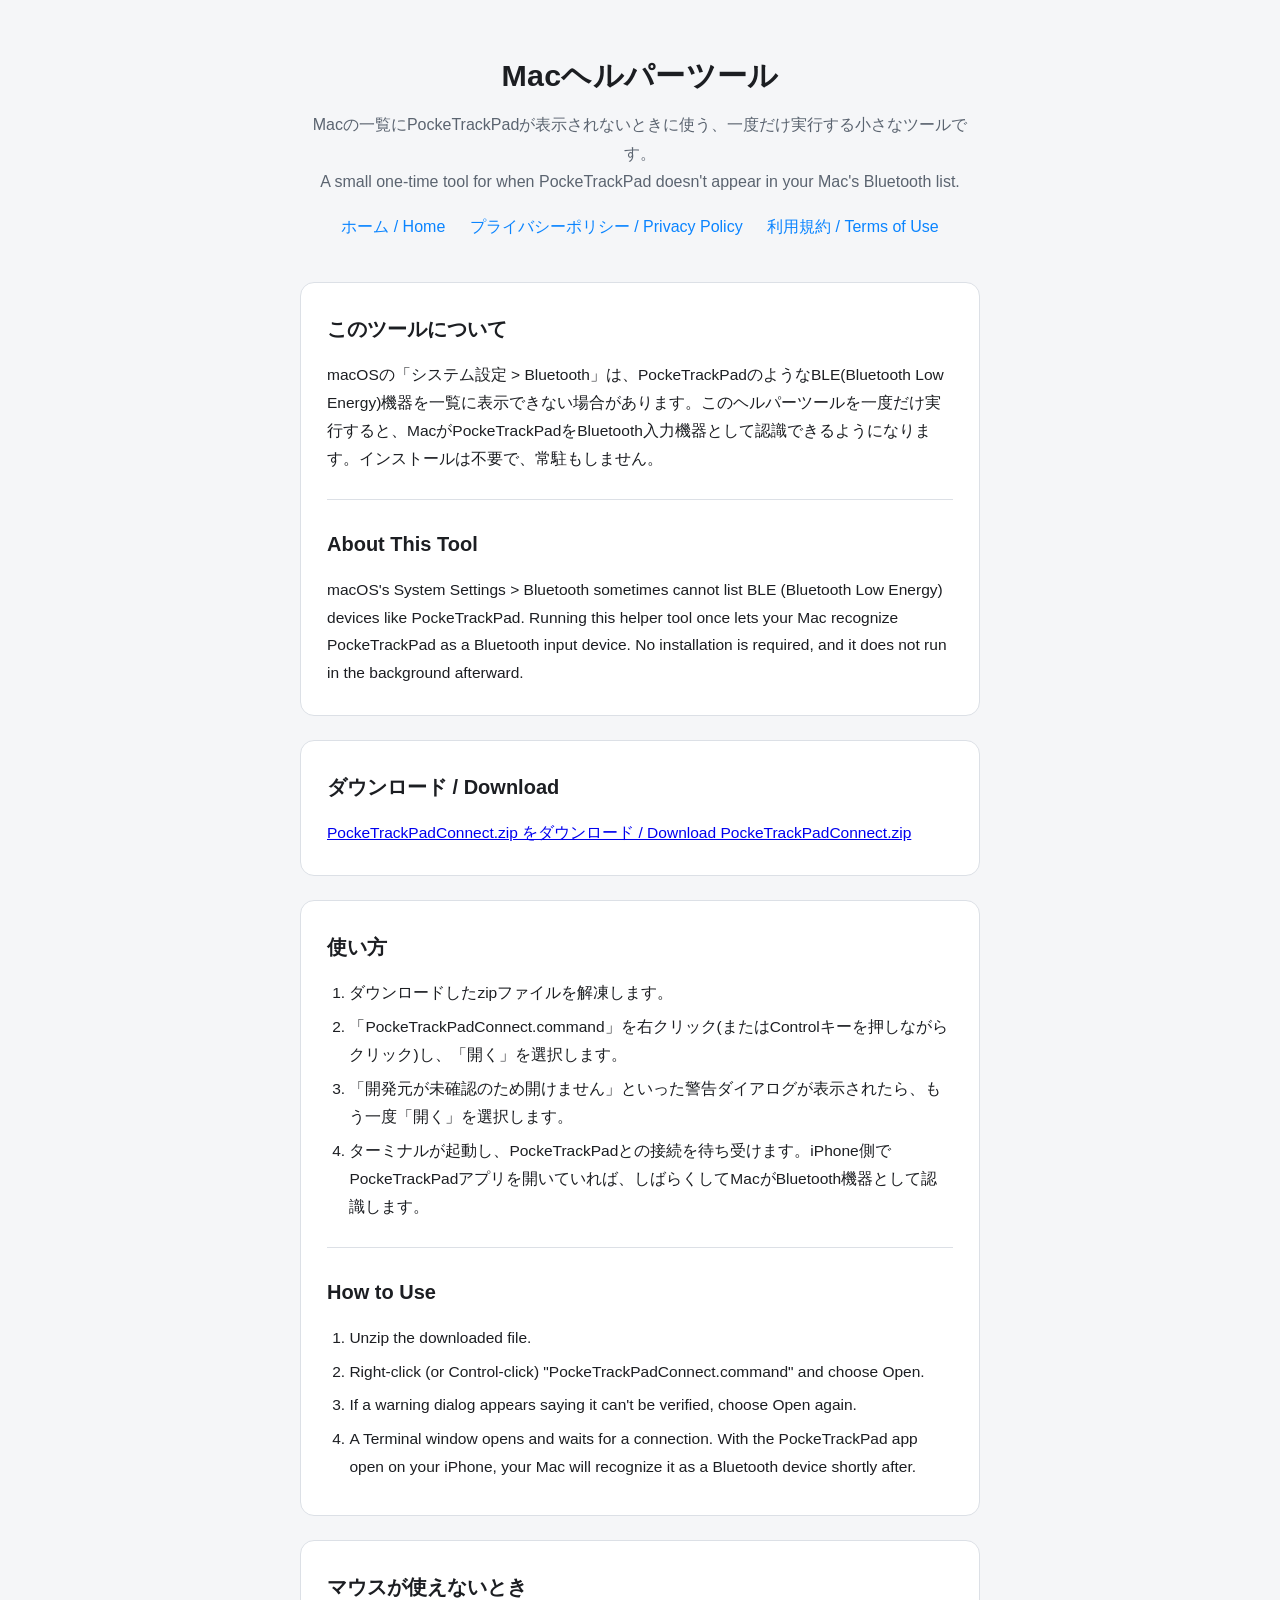
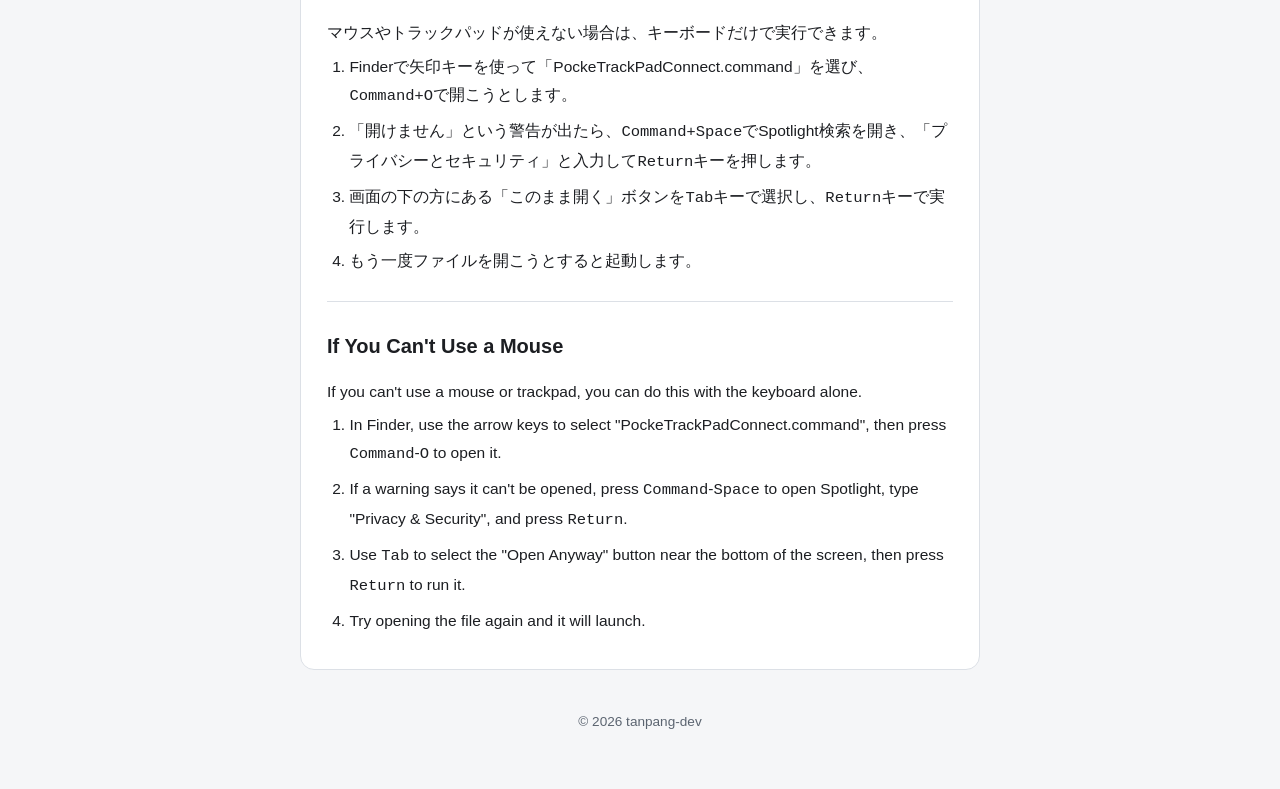
==== mac-helper.html @ a3c57802 "feat: Macヘルパーツールのダウンロードページを追加 macOSの「近くのデバイス」がBLEデバイスを検出しない場合の代替手段として、 一度だけ実行するMac用接続ヘルパーツールのダウンロードペ" ====
<!DOCTYPE html>
<html lang="ja">
<head>
<meta charset="utf-8">
<meta name="viewport" content="width=device-width, initial-scale=1">
<title>Macヘルパーツール / Mac Helper Tool - PockeTrackPad</title>
<link rel="stylesheet" href="style.css">
</head>
<body>
<main>
  <header class="site">
    <h1>Macヘルパーツール</h1>
    <p class="tagline">Macの一覧にPockeTrackPadが表示されないときに使う、一度だけ実行する小さなツールです。<br>
    A small one-time tool for when PockeTrackPad doesn't appear in your Mac's Bluetooth list.</p>
    <nav class="site">
      <a href="index.html">ホーム / Home</a>
      <a href="privacy.html">プライバシーポリシー / Privacy Policy</a>
      <a href="terms.html">利用規約 / Terms of Use</a>
    </nav>
  </header>

  <section class="card">
    <h2>このツールについて</h2>
    <p>macOSの「システム設定 &gt; Bluetooth」は、PockeTrackPadのようなBLE(Bluetooth Low Energy)機器を一覧に表示できない場合があります。このヘルパーツールを一度だけ実行すると、MacがPockeTrackPadをBluetooth入力機器として認識できるようになります。インストールは不要で、常駐もしません。</p>
    <hr class="lang">
    <h2>About This Tool</h2>
    <p>macOS's System Settings &gt; Bluetooth sometimes cannot list BLE (Bluetooth Low Energy) devices like PockeTrackPad. Running this helper tool once lets your Mac recognize PockeTrackPad as a Bluetooth input device. No installation is required, and it does not run in the background afterward.</p>
  </section>

  <section class="card">
    <h2>ダウンロード / Download</h2>
    <p><a href="downloads/PockeTrackPadConnect.zip">PockeTrackPadConnect.zip をダウンロード / Download PockeTrackPadConnect.zip</a></p>
  </section>

  <section class="card">
    <h2>使い方</h2>
    <ol>
      <li>ダウンロードしたzipファイルを解凍します。</li>
      <li>「PockeTrackPadConnect.command」を右クリック(またはControlキーを押しながらクリック)し、「開く」を選択します。</li>
      <li>「開発元が未確認のため開けません」といった警告ダイアログが表示されたら、もう一度「開く」を選択します。</li>
      <li>ターミナルが起動し、PockeTrackPadとの接続を待ち受けます。iPhone側でPockeTrackPadアプリを開いていれば、しばらくしてMacがBluetooth機器として認識します。</li>
    </ol>
    <hr class="lang">
    <h2>How to Use</h2>
    <ol>
      <li>Unzip the downloaded file.</li>
      <li>Right-click (or Control-click) "PockeTrackPadConnect.command" and choose Open.</li>
      <li>If a warning dialog appears saying it can't be verified, choose Open again.</li>
      <li>A Terminal window opens and waits for a connection. With the PockeTrackPad app open on your iPhone, your Mac will recognize it as a Bluetooth device shortly after.</li>
    </ol>
  </section>

  <section class="card">
    <h2>マウスが使えないとき</h2>
    <p>マウスやトラックパッドが使えない場合は、キーボードだけで実行できます。</p>
    <ol>
      <li>Finderで矢印キーを使って「PockeTrackPadConnect.command」を選び、<kbd>Command</kbd>+<kbd>O</kbd>で開こうとします。</li>
      <li>「開けません」という警告が出たら、<kbd>Command</kbd>+<kbd>Space</kbd>でSpotlight検索を開き、「プライバシーとセキュリティ」と入力して<kbd>Return</kbd>キーを押します。</li>
      <li>画面の下の方にある「このまま開く」ボタンを<kbd>Tab</kbd>キーで選択し、<kbd>Return</kbd>キーで実行します。</li>
      <li>もう一度ファイルを開こうとすると起動します。</li>
    </ol>
    <hr class="lang">
    <h2>If You Can't Use a Mouse</h2>
    <p>If you can't use a mouse or trackpad, you can do this with the keyboard alone.</p>
    <ol>
      <li>In Finder, use the arrow keys to select "PockeTrackPadConnect.command", then press <kbd>Command</kbd>-<kbd>O</kbd> to open it.</li>
      <li>If a warning says it can't be opened, press <kbd>Command</kbd>-<kbd>Space</kbd> to open Spotlight, type "Privacy &amp; Security", and press <kbd>Return</kbd>.</li>
      <li>Use <kbd>Tab</kbd> to select the "Open Anyway" button near the bottom of the screen, then press <kbd>Return</kbd> to run it.</li>
      <li>Try opening the file again and it will launch.</li>
    </ol>
  </section>

  <footer><p>© 2026 tanpang-dev</p></footer>
</main>
</body>
</html>
---- style.css ----
:root {
  color-scheme: light dark;
  --bg: #f5f6f8;
  --card: #ffffff;
  --text: #1c1e22;
  --muted: #5b6470;
  --accent: #0a84ff;
  --border: #dce0e6;
}
@media (prefers-color-scheme: dark) {
  :root {
    --bg: #17191d;
    --card: #21242a;
    --text: #edeff3;
    --muted: #9aa3af;
    --border: #33373f;
  }
}
* { margin: 0; padding: 0; box-sizing: border-box; }
body {
  font-family: -apple-system, BlinkMacSystemFont, "Hiragino Sans", "Segoe UI", sans-serif;
  background: var(--bg);
  color: var(--text);
  line-height: 1.8;
}
main { max-width: 720px; margin: 0 auto; padding: 48px 20px 64px; }
header.site { text-align: center; margin-bottom: 40px; }
header.site h1 { font-size: 1.9rem; letter-spacing: 0.01em; }
header.site p.tagline { color: var(--muted); margin-top: 8px; }
nav.site { text-align: center; margin-top: 16px; }
nav.site a { color: var(--accent); text-decoration: none; margin: 0 10px; }
nav.site a:hover { text-decoration: underline; }
section.card {
  background: var(--card);
  border: 1px solid var(--border);
  border-radius: 14px;
  padding: 28px 26px;
  margin-bottom: 24px;
}
section.card h2 { font-size: 1.25rem; margin-bottom: 14px; }
section.card h3 { font-size: 1.02rem; margin: 18px 0 6px; }
section.card p, section.card li { color: var(--text); font-size: 0.97rem; }
section.card ol, section.card ul { padding-left: 1.4em; }
section.card li { margin: 6px 0; }
p.meta { color: var(--muted); font-size: 0.88rem; margin-top: 10px; }
footer { text-align: center; color: var(--muted); font-size: 0.85rem; margin-top: 40px; }
footer a { color: var(--accent); text-decoration: none; }
hr.lang { border: none; border-top: 1px solid var(--border); margin: 26px 0; }
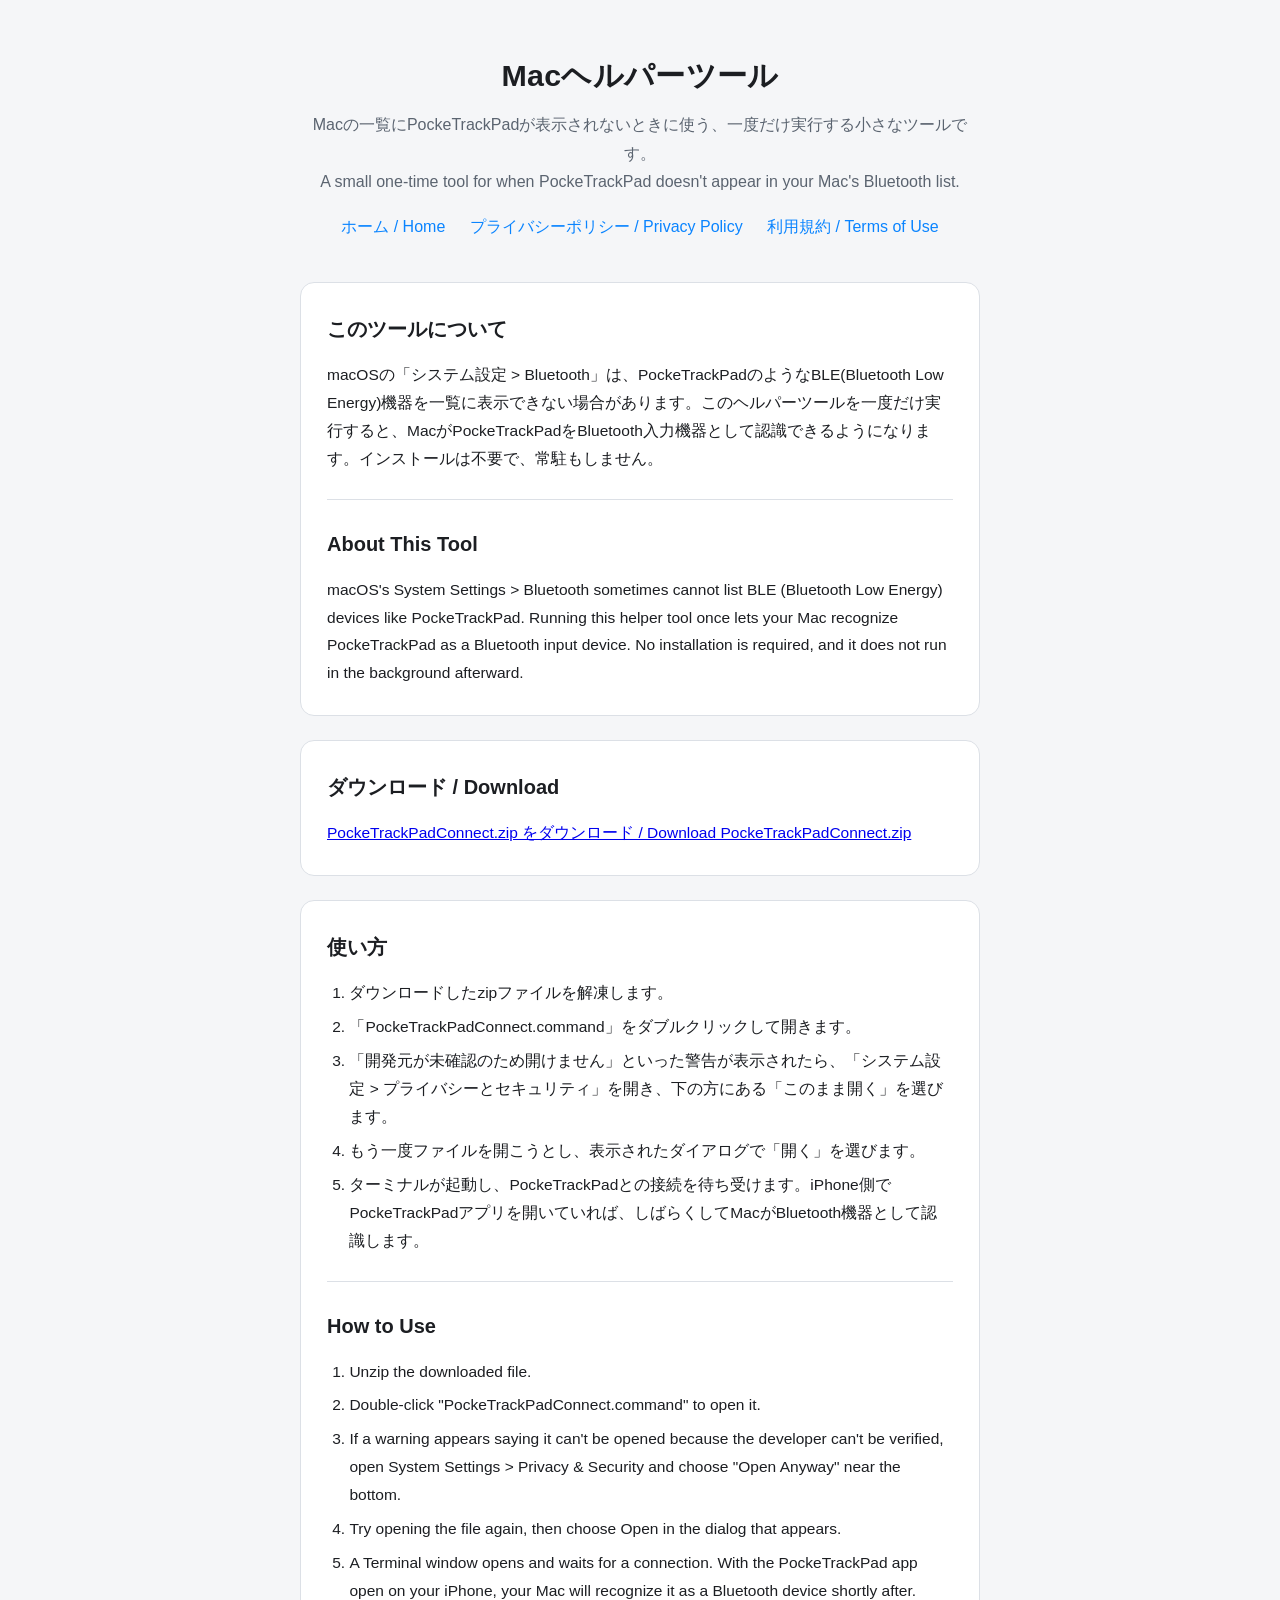
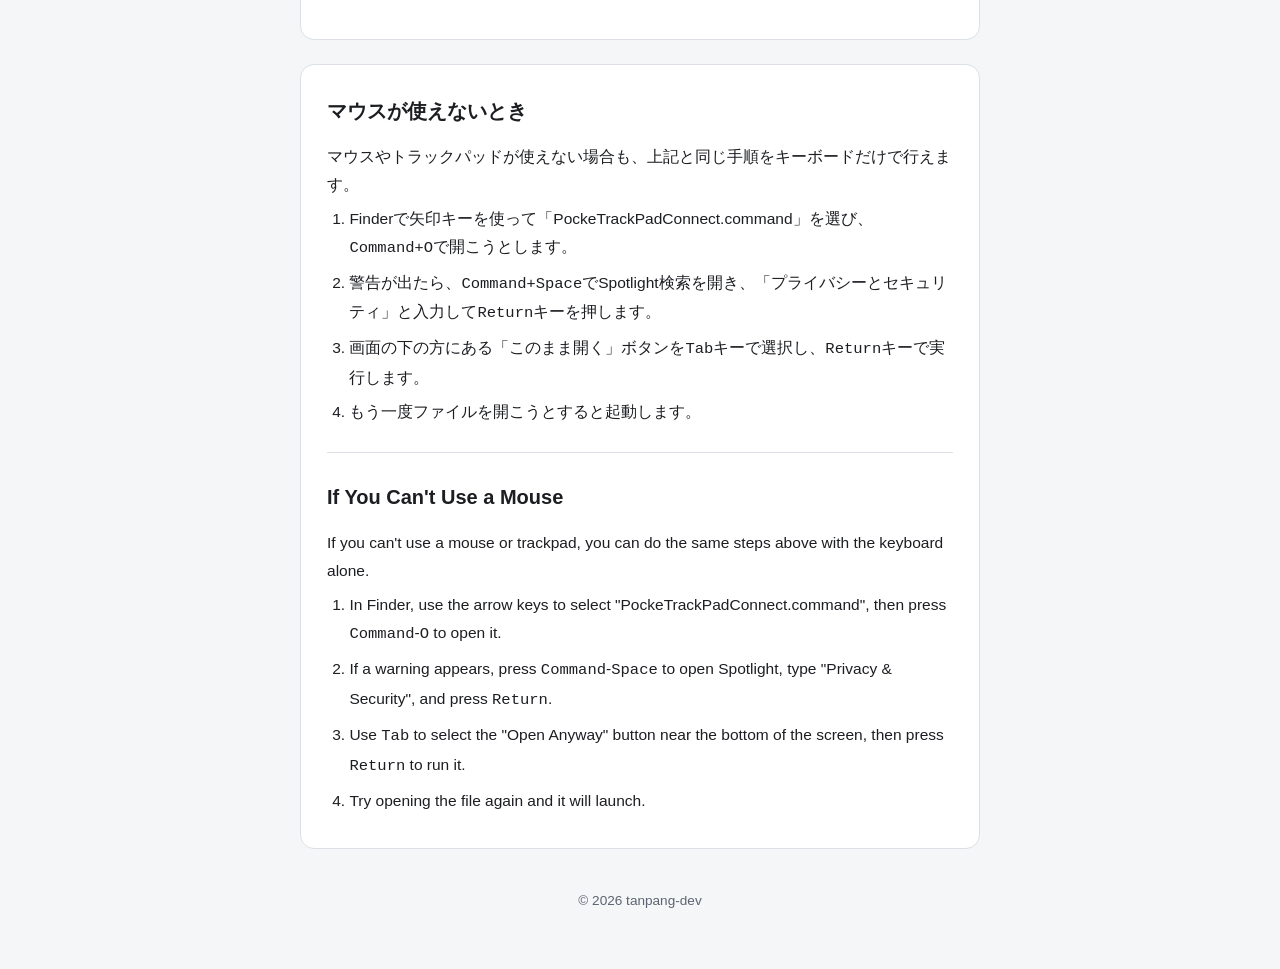
==== commit 71d42f23: "fix: 実行手順をシステム設定経由の1本化に統一 「右クリック→開く→もう一度開く」だけではGatekeeperを回避できない ケースがあるため、「システム設定 > プライバシーとセキュリティ」で " ====
--- a/mac-helper.html
+++ b/mac-helper.html
@@ -36,35 +36,37 @@
     <h2>使い方</h2>
     <ol>
       <li>ダウンロードしたzipファイルを解凍します。</li>
-      <li>「PockeTrackPadConnect.command」を右クリック(またはControlキーを押しながらクリック)し、「開く」を選択します。</li>
-      <li>「開発元が未確認のため開けません」といった警告ダイアログが表示されたら、もう一度「開く」を選択します。</li>
+      <li>「PockeTrackPadConnect.command」をダブルクリックして開きます。</li>
+      <li>「開発元が未確認のため開けません」といった警告が表示されたら、「システム設定 &gt; プライバシーとセキュリティ」を開き、下の方にある「このまま開く」を選びます。</li>
+      <li>もう一度ファイルを開こうとし、表示されたダイアログで「開く」を選びます。</li>
       <li>ターミナルが起動し、PockeTrackPadとの接続を待ち受けます。iPhone側でPockeTrackPadアプリを開いていれば、しばらくしてMacがBluetooth機器として認識します。</li>
     </ol>
     <hr class="lang">
     <h2>How to Use</h2>
     <ol>
       <li>Unzip the downloaded file.</li>
-      <li>Right-click (or Control-click) "PockeTrackPadConnect.command" and choose Open.</li>
-      <li>If a warning dialog appears saying it can't be verified, choose Open again.</li>
+      <li>Double-click "PockeTrackPadConnect.command" to open it.</li>
+      <li>If a warning appears saying it can't be opened because the developer can't be verified, open System Settings &gt; Privacy &amp; Security and choose "Open Anyway" near the bottom.</li>
+      <li>Try opening the file again, then choose Open in the dialog that appears.</li>
       <li>A Terminal window opens and waits for a connection. With the PockeTrackPad app open on your iPhone, your Mac will recognize it as a Bluetooth device shortly after.</li>
     </ol>
   </section>
 
   <section class="card">
     <h2>マウスが使えないとき</h2>
-    <p>マウスやトラックパッドが使えない場合は、キーボードだけで実行できます。</p>
+    <p>マウスやトラックパッドが使えない場合も、上記と同じ手順をキーボードだけで行えます。</p>
     <ol>
       <li>Finderで矢印キーを使って「PockeTrackPadConnect.command」を選び、<kbd>Command</kbd>+<kbd>O</kbd>で開こうとします。</li>
-      <li>「開けません」という警告が出たら、<kbd>Command</kbd>+<kbd>Space</kbd>でSpotlight検索を開き、「プライバシーとセキュリティ」と入力して<kbd>Return</kbd>キーを押します。</li>
+      <li>警告が出たら、<kbd>Command</kbd>+<kbd>Space</kbd>でSpotlight検索を開き、「プライバシーとセキュリティ」と入力して<kbd>Return</kbd>キーを押します。</li>
       <li>画面の下の方にある「このまま開く」ボタンを<kbd>Tab</kbd>キーで選択し、<kbd>Return</kbd>キーで実行します。</li>
       <li>もう一度ファイルを開こうとすると起動します。</li>
     </ol>
     <hr class="lang">
     <h2>If You Can't Use a Mouse</h2>
-    <p>If you can't use a mouse or trackpad, you can do this with the keyboard alone.</p>
+    <p>If you can't use a mouse or trackpad, you can do the same steps above with the keyboard alone.</p>
     <ol>
       <li>In Finder, use the arrow keys to select "PockeTrackPadConnect.command", then press <kbd>Command</kbd>-<kbd>O</kbd> to open it.</li>
-      <li>If a warning says it can't be opened, press <kbd>Command</kbd>-<kbd>Space</kbd> to open Spotlight, type "Privacy &amp; Security", and press <kbd>Return</kbd>.</li>
+      <li>If a warning appears, press <kbd>Command</kbd>-<kbd>Space</kbd> to open Spotlight, type "Privacy &amp; Security", and press <kbd>Return</kbd>.</li>
       <li>Use <kbd>Tab</kbd> to select the "Open Anyway" button near the bottom of the screen, then press <kbd>Return</kbd> to run it.</li>
       <li>Try opening the file again and it will launch.</li>
     </ol>
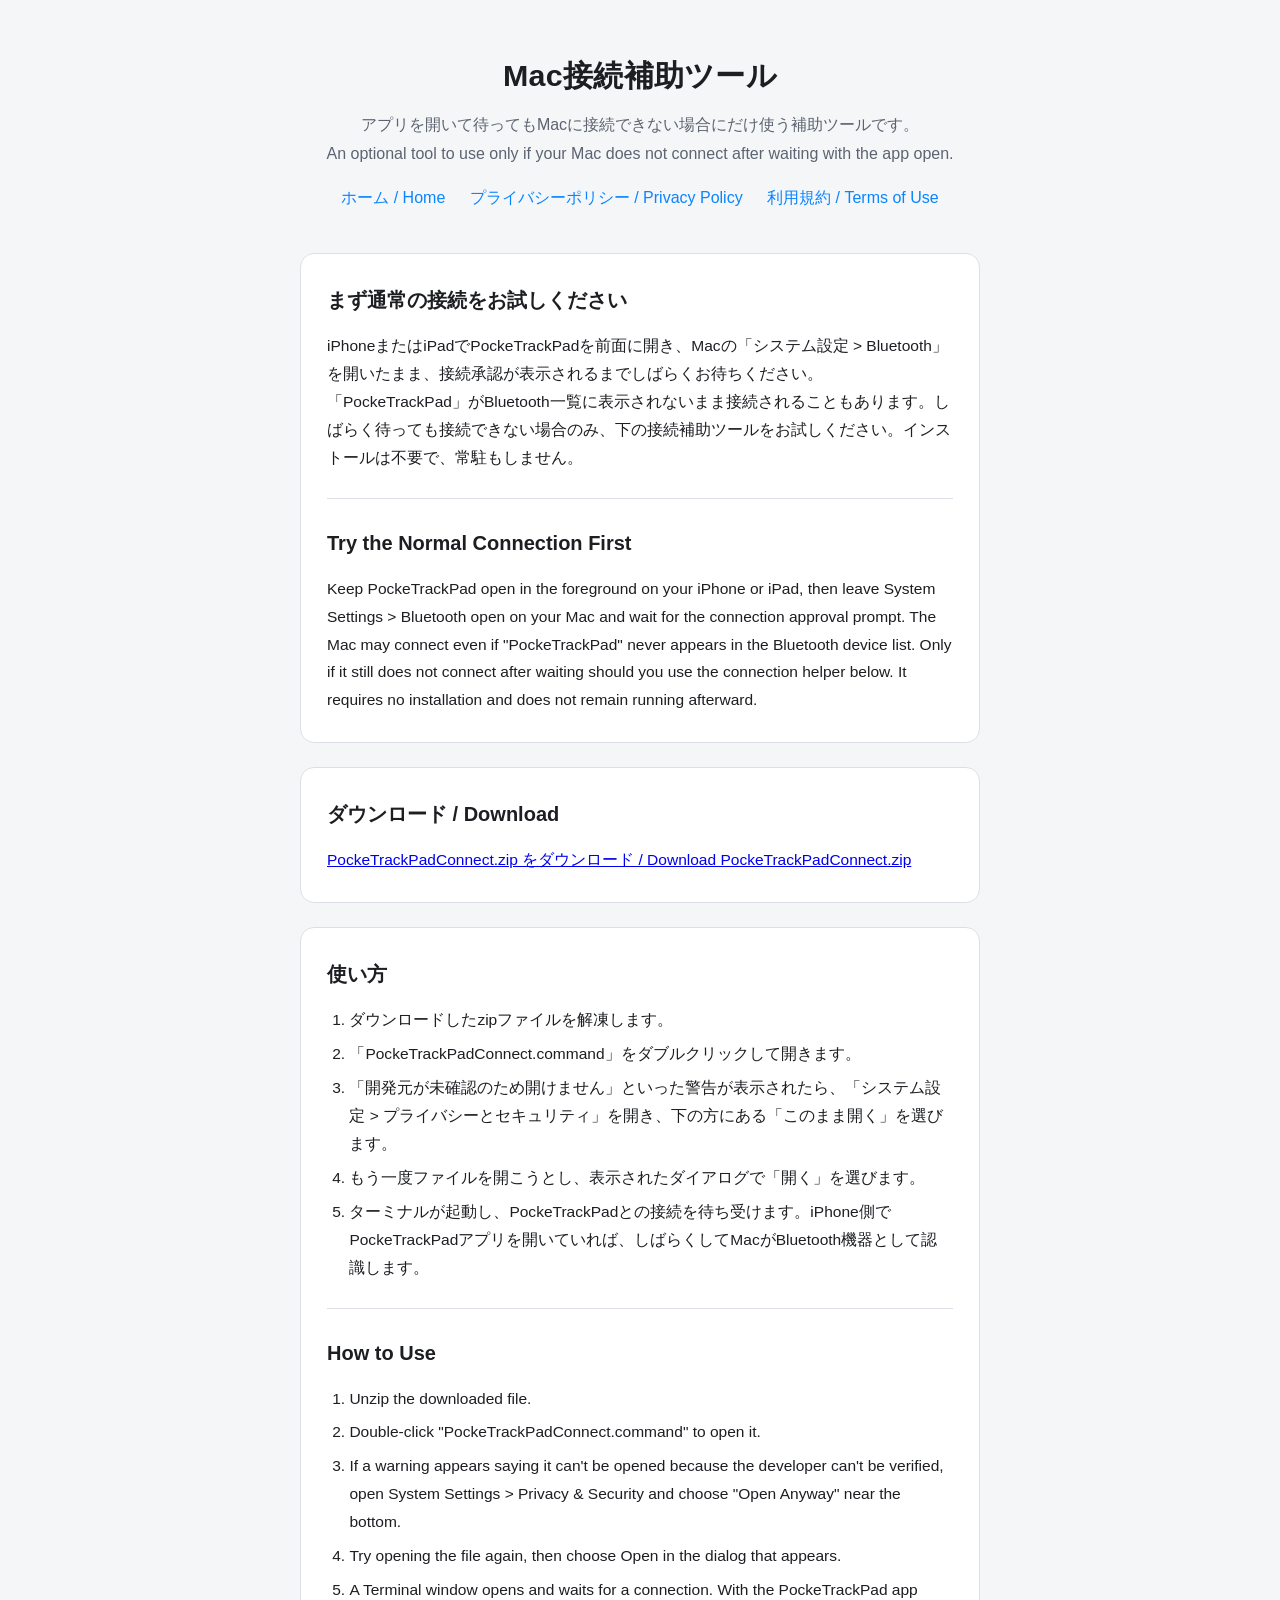
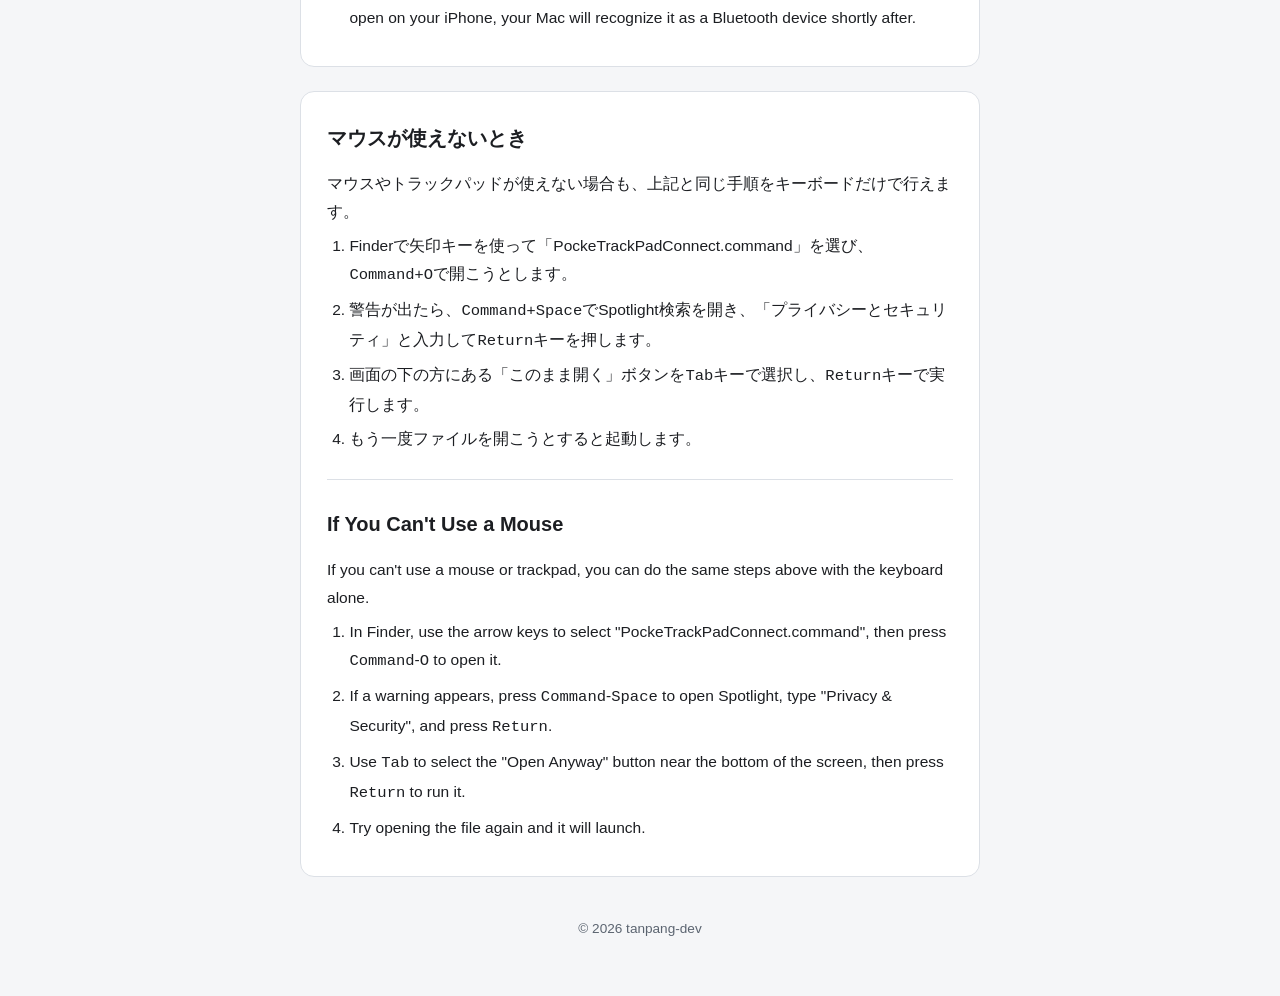
==== commit 3547944d: "fix: Mac接続補助ツールを任意の案内に変更" ====
--- a/mac-helper.html
+++ b/mac-helper.html
@@ -3,15 +3,15 @@
 <head>
 <meta charset="utf-8">
 <meta name="viewport" content="width=device-width, initial-scale=1">
-<title>Macヘルパーツール / Mac Helper Tool - PockeTrackPad</title>
+<title>Mac接続補助ツール / Mac Connection Helper - PockeTrackPad</title>
 <link rel="stylesheet" href="style.css">
 </head>
 <body>
 <main>
   <header class="site">
-    <h1>Macヘルパーツール</h1>
-    <p class="tagline">Macの一覧にPockeTrackPadが表示されないときに使う、一度だけ実行する小さなツールです。<br>
-    A small one-time tool for when PockeTrackPad doesn't appear in your Mac's Bluetooth list.</p>
+    <h1>Mac接続補助ツール</h1>
+    <p class="tagline">アプリを開いて待ってもMacに接続できない場合にだけ使う補助ツールです。<br>
+    An optional tool to use only if your Mac does not connect after waiting with the app open.</p>
     <nav class="site">
       <a href="index.html">ホーム / Home</a>
       <a href="privacy.html">プライバシーポリシー / Privacy Policy</a>
@@ -20,11 +20,11 @@
   </header>
 
   <section class="card">
-    <h2>このツールについて</h2>
-    <p>macOSの「システム設定 &gt; Bluetooth」は、PockeTrackPadのようなBLE(Bluetooth Low Energy)機器を一覧に表示できない場合があります。このヘルパーツールを一度だけ実行すると、MacがPockeTrackPadをBluetooth入力機器として認識できるようになります。インストールは不要で、常駐もしません。</p>
+    <h2>まず通常の接続をお試しください</h2>
+    <p>iPhoneまたはiPadでPockeTrackPadを前面に開き、Macの「システム設定 &gt; Bluetooth」を開いたまま、接続承認が表示されるまでしばらくお待ちください。「PockeTrackPad」がBluetooth一覧に表示されないまま接続されることもあります。しばらく待っても接続できない場合のみ、下の接続補助ツールをお試しください。インストールは不要で、常駐もしません。</p>
     <hr class="lang">
-    <h2>About This Tool</h2>
-    <p>macOS's System Settings &gt; Bluetooth sometimes cannot list BLE (Bluetooth Low Energy) devices like PockeTrackPad. Running this helper tool once lets your Mac recognize PockeTrackPad as a Bluetooth input device. No installation is required, and it does not run in the background afterward.</p>
+    <h2>Try the Normal Connection First</h2>
+    <p>Keep PockeTrackPad open in the foreground on your iPhone or iPad, then leave System Settings &gt; Bluetooth open on your Mac and wait for the connection approval prompt. The Mac may connect even if "PockeTrackPad" never appears in the Bluetooth device list. Only if it still does not connect after waiting should you use the connection helper below. It requires no installation and does not remain running afterward.</p>
   </section>
 
   <section class="card">
